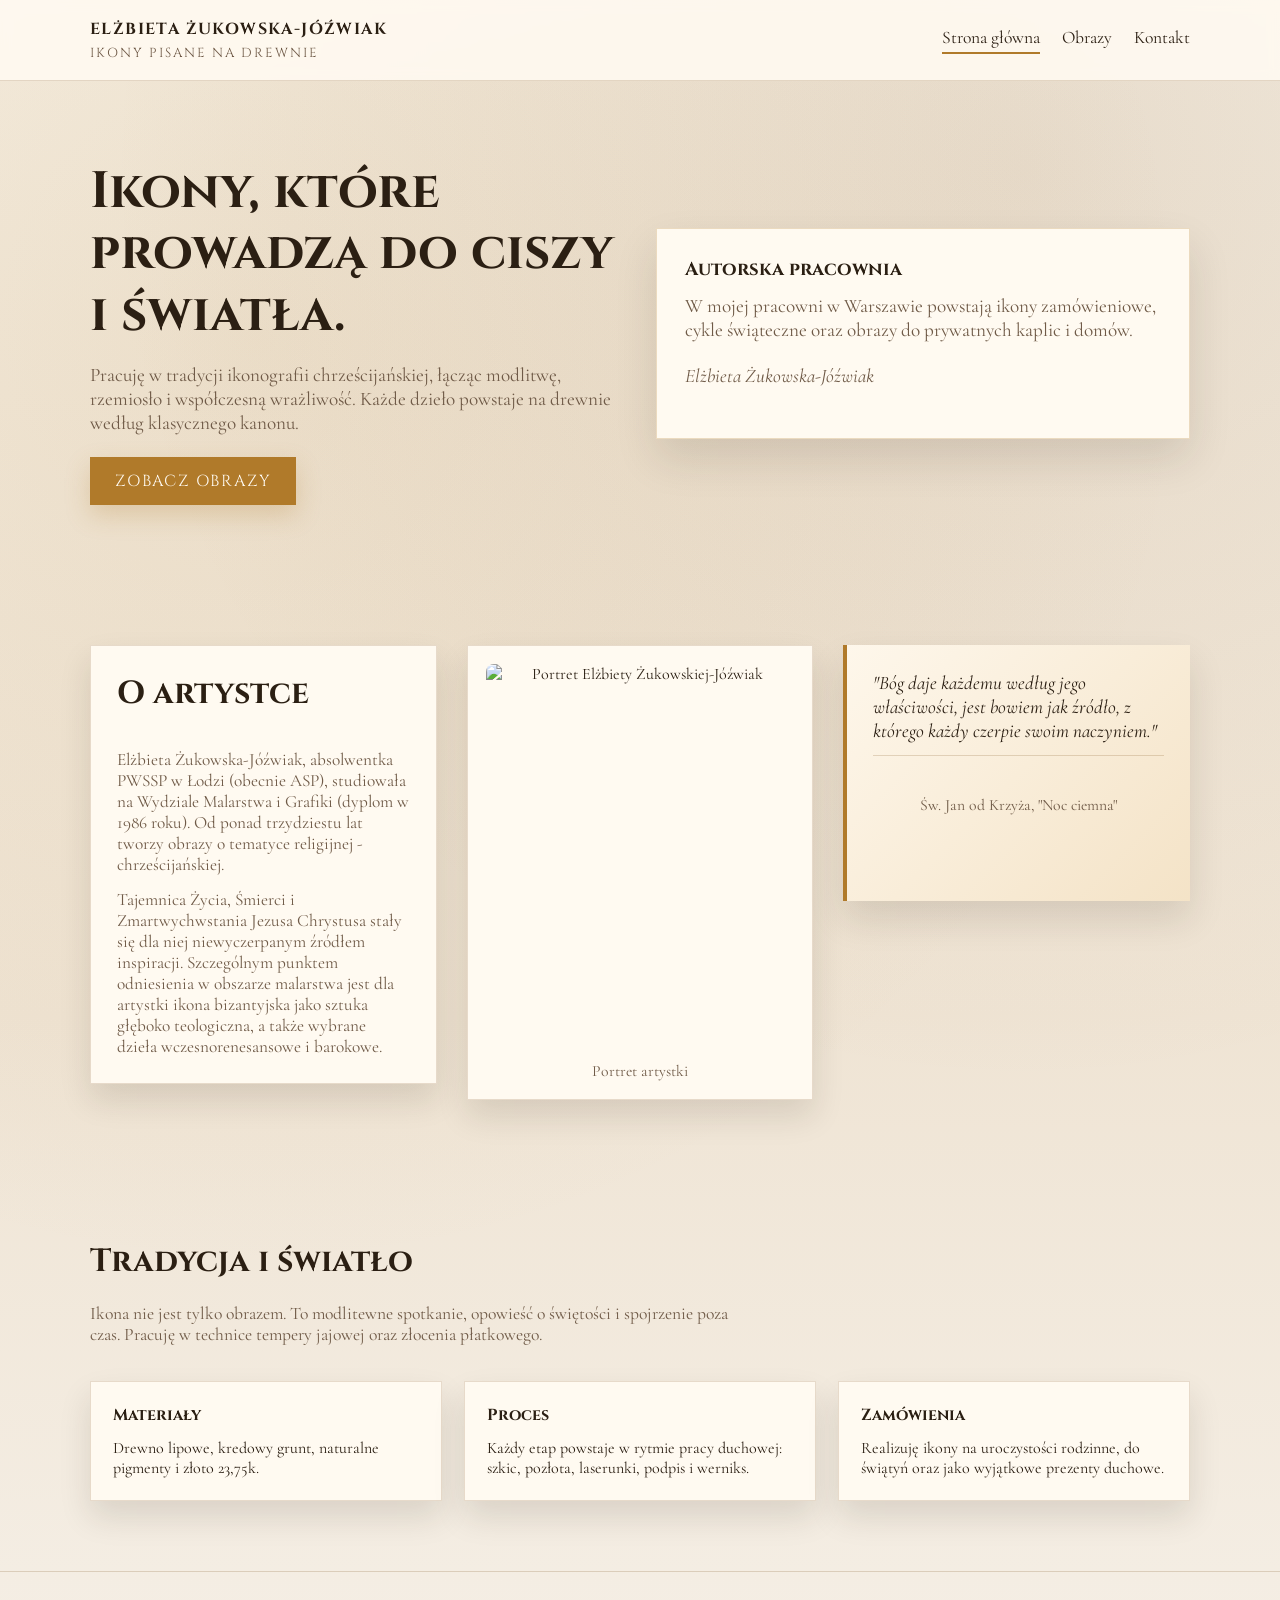
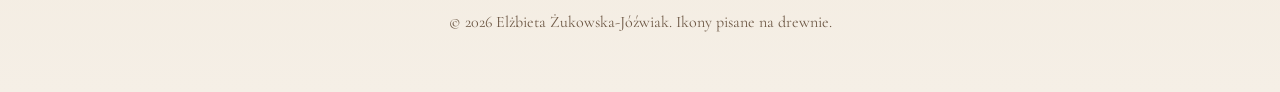
==== index.html @ ac42816e "Template with text" ====
<!doctype html>
<html lang="pl">
  <head>
    <meta charset="UTF-8" />
    <meta name="viewport" content="width=device-width, initial-scale=1.0" />
    <title>Elżbieta Żukowska-Jóźwiak | Ikony</title>
    <link rel="preconnect" href="https://fonts.googleapis.com" />
    <link rel="preconnect" href="https://fonts.gstatic.com" crossorigin />
    <link
      href="https://fonts.googleapis.com/css2?family=Cinzel:wght@400;600&family=Cormorant+Garamond:wght@400;500;600&display=swap"
      rel="stylesheet"
    />
    <link rel="stylesheet" href="styles.css" />
  </head>
  <body data-active="home">
    <header class="topbar">
      <div class="container nav">
        <div class="brand">
          <strong>Elżbieta Żukowska-Jóźwiak</strong>
          <span>Ikony pisane na drewnie</span>
        </div>
        <nav class="nav-links">
          <a href="index.html" data-nav="home">Strona główna</a>
          <a href="obrazy.html" data-nav="gallery">Obrazy</a>
          <a href="kontakt.html" data-nav="contact">Kontakt</a>
        </nav>
      </div>
    </header>

    <main>
      <section class="hero container">
        <div class="fade-in">
          <h1>Ikony, które prowadzą do ciszy i światła.</h1>
          <p>
            Pracuję w tradycji ikonografii chrześcijańskiej, łącząc modlitwę,
            rzemiosło i współczesną wrażliwość. Każde dzieło powstaje na drewnie
            według klasycznego kanonu.
          </p>
          <a class="hero-cta" href="obrazy.html">Zobacz obrazy</a>
        </div>
        <div class="hero-panel fade-in fade-delay-2">
          <h3>Autorska pracownia</h3>
          <p>
            W mojej pracowni w Warszawie powstają ikony zamówieniowe, cykle
            świąteczne oraz obrazy do prywatnych kaplic i domów.
          </p>
          <p class="signature">Elżbieta Żukowska-Jóźwiak</p>
        </div>
      </section>

      <section class="section">
        <div class="container bio-grid">
          <div class="bio-panel fade-in">
            <h2 class="section-title">O artystce</h2>
            <p>
              Elżbieta Żukowska-Jóźwiak, absolwentka PWSSP w Łodzi (obecnie
              ASP), studiowała na Wydziale Malarstwa i Grafiki (dyplom w 1986
              roku). Od ponad trzydziestu lat tworzy obrazy o tematyce
              religijnej - chrześcijańskiej.
            </p>
            <p>
              Tajemnica Życia, Śmierci i Zmartwychwstania Jezusa Chrystusa stały
              się dla niej niewyczerpanym źródłem inspiracji. Szczególnym
              punktem odniesienia w obszarze malarstwa jest dla artystki ikona
              bizantyjska jako sztuka głęboko teologiczna, a także wybrane
              dzieła wczesnorenesansowe i barokowe.
            </p>
          </div>
          <figure class="portrait-panel fade-in fade-delay-1">
            <img
              src="images/portret-elzbieta-zukowska-jozwiak.jpg"
              alt="Portret Elżbiety Żukowskiej-Jóźwiak"
            />
            <figcaption>Portret artystki</figcaption>
          </figure>
          <blockquote class="quote-panel fade-in fade-delay-2">
            <p>
              "Bóg daje każdemu według jego właściwości, jest bowiem jak źródło,
              z którego każdy czerpie swoim naczyniem."
            </p>
            <footer>Św. Jan od Krzyża, "Noc ciemna"</footer>
          </blockquote>
        </div>
      </section>

      <section class="section">
        <div class="container">
          <h2 class="section-title fade-in">Tradycja i światło</h2>
          <p class="section-subtitle fade-in fade-delay-1">
            Ikona nie jest tylko obrazem. To modlitewne spotkanie, opowieść o
            świętości i spojrzenie poza czas. Pracuję w technice tempery jajowej
            oraz złocenia płatkowego.
          </p>
          <div class="card-grid">
            <article class="card fade-in fade-delay-1">
              <h4>Materiały</h4>
              <p>
                Drewno lipowe, kredowy grunt, naturalne pigmenty i złoto 23,75k.
              </p>
            </article>
            <article class="card fade-in fade-delay-2">
              <h4>Proces</h4>
              <p>
                Każdy etap powstaje w rytmie pracy duchowej: szkic, pozłota,
                laserunki, podpis i werniks.
              </p>
            </article>
            <article class="card fade-in fade-delay-3">
              <h4>Zamówienia</h4>
              <p>
                Realizuję ikony na uroczystości rodzinne, do świątyń oraz jako
                wyjątkowe prezenty duchowe.
              </p>
            </article>
          </div>
        </div>
      </section>
    </main>

    <footer>
      <div class="container">
        <p>© 2026 Elżbieta Żukowska-Jóźwiak. Ikony pisane na drewnie.</p>
      </div>
    </footer>

    <script src="script.js"></script>
  </body>
</html>
---- styles.css ----
:root {
  --bg: #f6f1e7;
  --ink: #2b1f13;
  --accent: #b07a2a;
  --accent-dark: #7b4a18;
  --muted: #6f5a47;
  --panel: #fffaf1;
  --shadow: rgba(43, 31, 19, 0.12);
}

* {
  box-sizing: border-box;
  margin: 0;
  padding: 0;
}

body {
  font-family: "Cormorant Garamond", "Times New Roman", serif;
  color: var(--ink);
  background:
    radial-gradient(
      circle at 20% 20%,
      rgba(176, 122, 42, 0.12),
      transparent 55%
    ),
    radial-gradient(
      circle at 80% 10%,
      rgba(123, 74, 24, 0.12),
      transparent 50%
    ),
    linear-gradient(180deg, #f7f1e6 0%, #efe4d4 60%, #f5efe6 100%);
  min-height: 100vh;
}

img {
  max-width: 100%;
  display: block;
}

a {
  color: inherit;
  text-decoration: none;
}

.container {
  width: min(1100px, 92vw);
  margin: 0 auto;
}

.topbar {
  border-bottom: 1px solid rgba(123, 74, 24, 0.2);
  background: rgba(255, 250, 241, 0.9);
  backdrop-filter: blur(6px);
  position: sticky;
  top: 0;
  z-index: 10;
}

.nav {
  display: flex;
  align-items: center;
  justify-content: space-between;
  padding: 18px 0;
  gap: 16px;
  flex-wrap: wrap;
}

.brand {
  display: flex;
  flex-direction: column;
  gap: 4px;
  letter-spacing: 1.4px;
  text-transform: uppercase;
  font-family: "Cinzel", "Times New Roman", serif;
}

.brand span {
  font-size: 0.82rem;
  letter-spacing: 2px;
  color: var(--muted);
}

.nav-links {
  display: flex;
  gap: 22px;
  font-size: 1.1rem;
}

.nav-links a {
  position: relative;
  padding-bottom: 6px;
}

.nav-links a::after {
  content: "";
  position: absolute;
  left: 0;
  bottom: 0;
  width: 0;
  height: 2px;
  background: var(--accent);
  transition: width 0.25s ease;
}

.nav-links a:hover::after,
.nav-links a.active::after {
  width: 100%;
}

.hero {
  padding: 80px 0 70px;
  display: grid;
  grid-template-columns: repeat(auto-fit, minmax(260px, 1fr));
  gap: 32px;
  align-items: center;
}

.hero h1 {
  font-family: "Cinzel", "Times New Roman", serif;
  font-size: clamp(2.3rem, 4vw, 3.4rem);
  line-height: 1.2;
  margin-bottom: 18px;
}

.hero p {
  font-size: 1.2rem;
  color: var(--muted);
  margin-bottom: 22px;
}

.hero-cta {
  display: inline-flex;
  align-items: center;
  gap: 10px;
  padding: 12px 24px;
  border: 1px solid var(--accent);
  background: var(--accent);
  color: #fffaf1;
  font-family: "Cinzel", "Times New Roman", serif;
  text-transform: uppercase;
  letter-spacing: 1.8px;
  transition:
    transform 0.2s ease,
    box-shadow 0.2s ease;
  box-shadow: 0 10px 24px rgba(176, 122, 42, 0.25);
}

.hero-cta:hover {
  transform: translateY(-2px);
}

.hero-panel {
  background: var(--panel);
  padding: 28px;
  border: 1px solid rgba(176, 122, 42, 0.25);
  box-shadow: 0 20px 40px var(--shadow);
}

.hero-panel h3 {
  font-family: "Cinzel", "Times New Roman", serif;
  margin-bottom: 12px;
}

.section {
  padding: 70px 0;
}

.section-title {
  font-family: "Cinzel", "Times New Roman", serif;
  font-size: 2rem;
  margin-bottom: 20px;
}

.section-subtitle {
  color: var(--muted);
  font-size: 1.1rem;
  max-width: 640px;
}

.bio-grid {
  display: grid;
  grid-template-columns: repeat(auto-fit, minmax(260px, 1fr));
  gap: 30px;
  align-items: start;
}

.bio-panel {
  background: var(--panel);
  padding: 26px;
  border: 1px solid rgba(123, 74, 24, 0.18);
  box-shadow: 0 16px 30px var(--shadow);
  display: grid;
  gap: 14px;
}

.bio-panel p {
  font-size: 1.08rem;
  color: var(--muted);
}

.portrait-panel {
  background: var(--panel);
  padding: 18px;
  border: 1px solid rgba(123, 74, 24, 0.18);
  box-shadow: 0 16px 30px var(--shadow);
  display: grid;
  gap: 12px;
  text-align: center;
}

.portrait-panel img {
  border-radius: 8px;
  aspect-ratio: 4 / 5;
  object-fit: cover;
}

.portrait-panel figcaption {
  color: var(--muted);
  font-size: 0.98rem;
}

.quote-panel {
  background: linear-gradient(135deg, #fef7eb 0%, #f4e3c7 100%);
  padding: 26px;
  border-left: 4px solid var(--accent);
  box-shadow: 0 18px 34px var(--shadow);
  font-style: italic;
  display: grid;
  gap: 12px;
}

.quote-panel p {
  font-size: 1.2rem;
  color: var(--ink);
}

.quote-panel footer {
  font-style: normal;
  color: var(--muted);
  font-size: 0.98rem;
}

.card-grid {
  display: grid;
  grid-template-columns: repeat(auto-fit, minmax(240px, 1fr));
  gap: 22px;
  margin-top: 36px;
}

.card {
  background: var(--panel);
  padding: 22px;
  border: 1px solid rgba(123, 74, 24, 0.18);
  box-shadow: 0 16px 30px var(--shadow);
  transition: transform 0.25s ease;
}

.card:hover {
  transform: translateY(-4px);
}

.card h4 {
  font-family: "Cinzel", "Times New Roman", serif;
  margin-bottom: 12px;
}

.signature {
  font-style: italic;
  color: var(--muted);
}

.gallery-grid {
  display: grid;
  grid-template-columns: repeat(auto-fit, minmax(220px, 1fr));
  gap: 22px;
  margin-top: 40px;
}

.gallery-item {
  background: var(--panel);
  border: 1px solid rgba(123, 74, 24, 0.18);
  box-shadow: 0 16px 30px var(--shadow);
  overflow: hidden;
  display: flex;
  flex-direction: column;
}

.gallery-item img {
  aspect-ratio: 4 / 5;
  object-fit: cover;
}

.gallery-item .caption {
  padding: 14px 16px 20px;
  font-size: 1rem;
  color: var(--muted);
}

.contact-grid {
  display: grid;
  grid-template-columns: repeat(auto-fit, minmax(260px, 1fr));
  gap: 30px;
  margin-top: 30px;
}

.contact-card {
  background: var(--panel);
  padding: 24px;
  border: 1px solid rgba(123, 74, 24, 0.18);
  box-shadow: 0 16px 30px var(--shadow);
}

form {
  display: grid;
  gap: 14px;
}

label {
  font-size: 1rem;
}

input,
textarea {
  width: 100%;
  padding: 12px 14px;
  border: 1px solid rgba(123, 74, 24, 0.3);
  background: #fff;
  font-family: inherit;
  font-size: 1rem;
}

button {
  border: none;
  background: var(--accent-dark);
  color: #fffaf1;
  padding: 12px 18px;
  font-family: "Cinzel", "Times New Roman", serif;
  text-transform: uppercase;
  letter-spacing: 1.6px;
  cursor: pointer;
}

footer {
  padding: 40px 0 60px;
  border-top: 1px solid rgba(123, 74, 24, 0.2);
  text-align: center;
  color: var(--muted);
}

.fade-in {
  opacity: 0;
  transform: translateY(10px);
  animation: fadeIn 0.8s ease forwards;
}

.fade-delay-1 {
  animation-delay: 0.1s;
}
.fade-delay-2 {
  animation-delay: 0.25s;
}
.fade-delay-3 {
  animation-delay: 0.4s;
}

@keyframes fadeIn {
  to {
    opacity: 1;
    transform: translateY(0);
  }
}

@media (max-width: 700px) {
  .nav-links {
    width: 100%;
    justify-content: center;
    flex-wrap: wrap;
  }

  .hero {
    padding-top: 50px;
  }
}
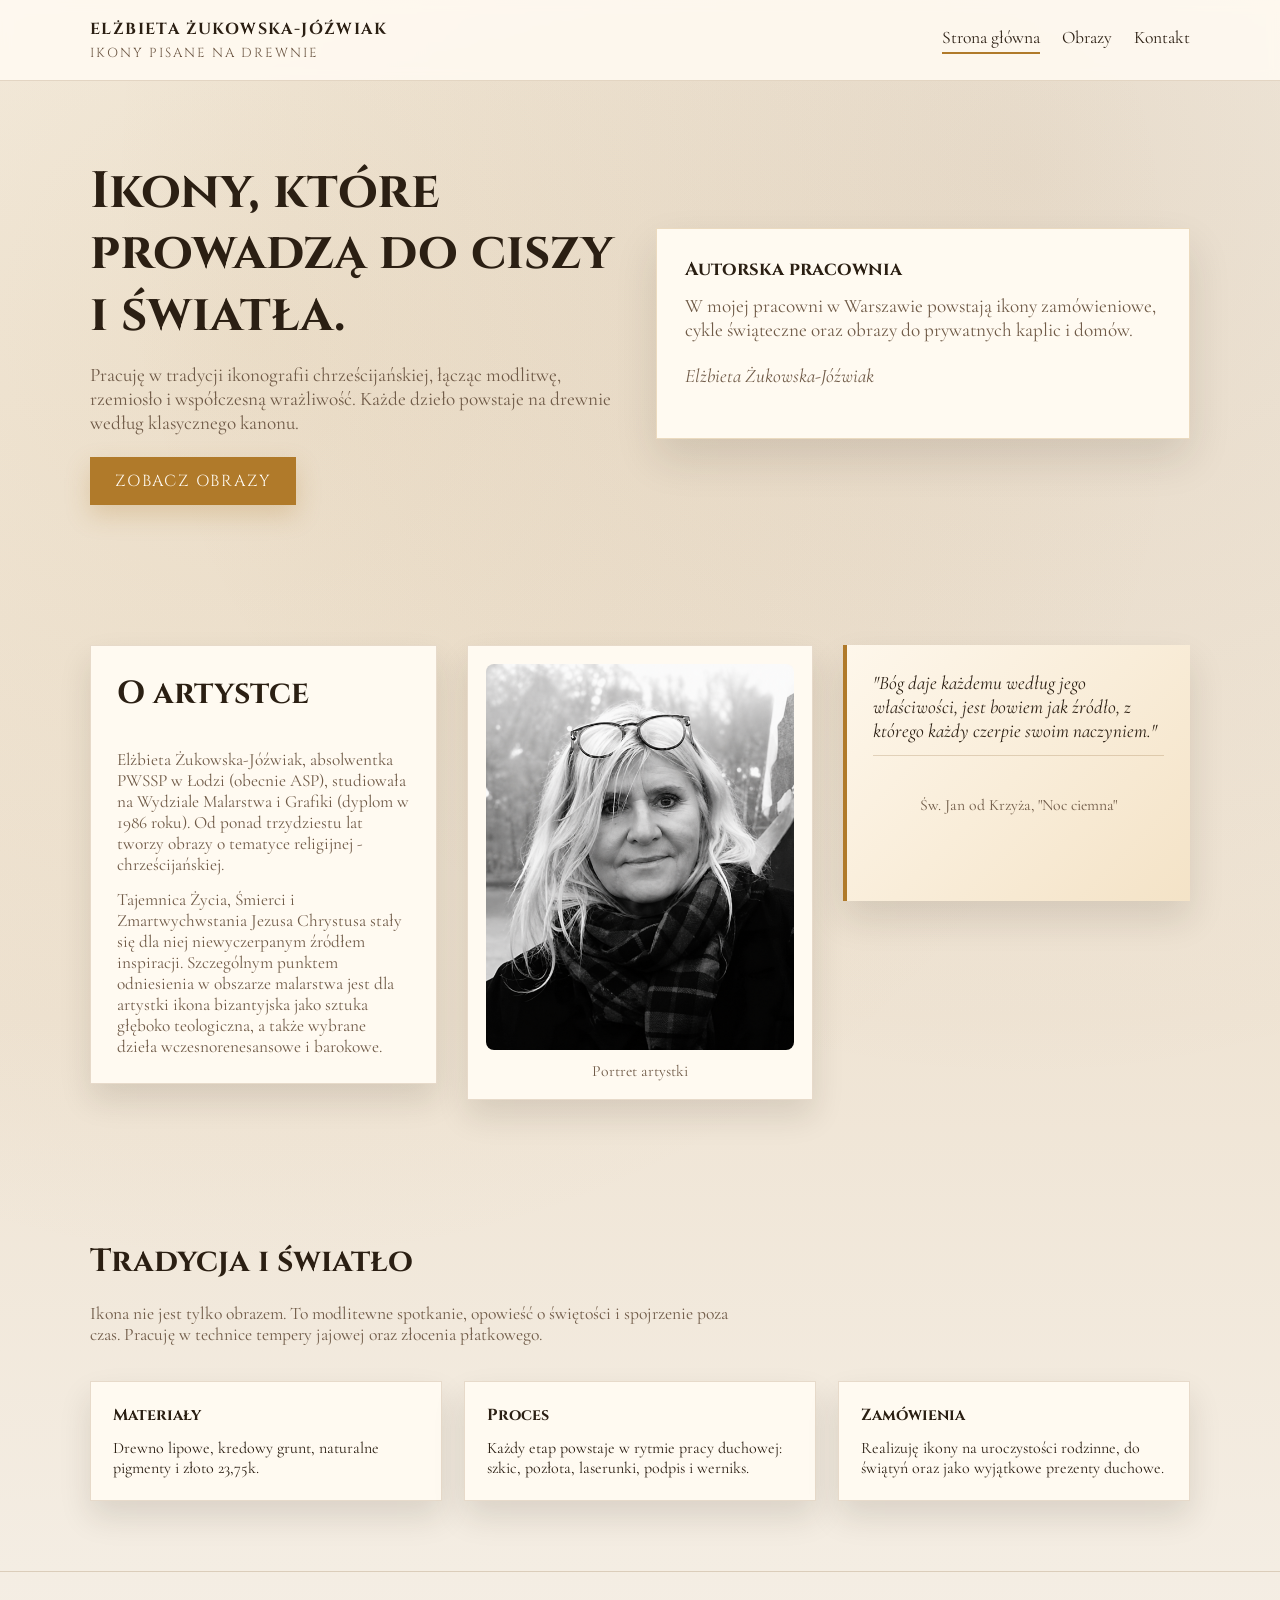
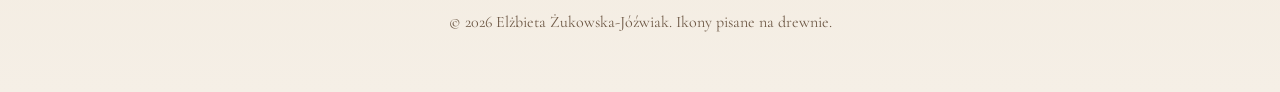
==== commit 2c56d370: "Image fix" ====
--- a/index.html
+++ b/index.html
@@ -68,7 +68,7 @@
           </div>
           <figure class="portrait-panel fade-in fade-delay-1">
             <img
-              src="images/portret-elzbieta-zukowska-jozwiak.jpg"
+              src="images/portret-elzbieta-zukowska-jozwiak.png"
               alt="Portret Elżbiety Żukowskiej-Jóźwiak"
             />
             <figcaption>Portret artystki</figcaption>
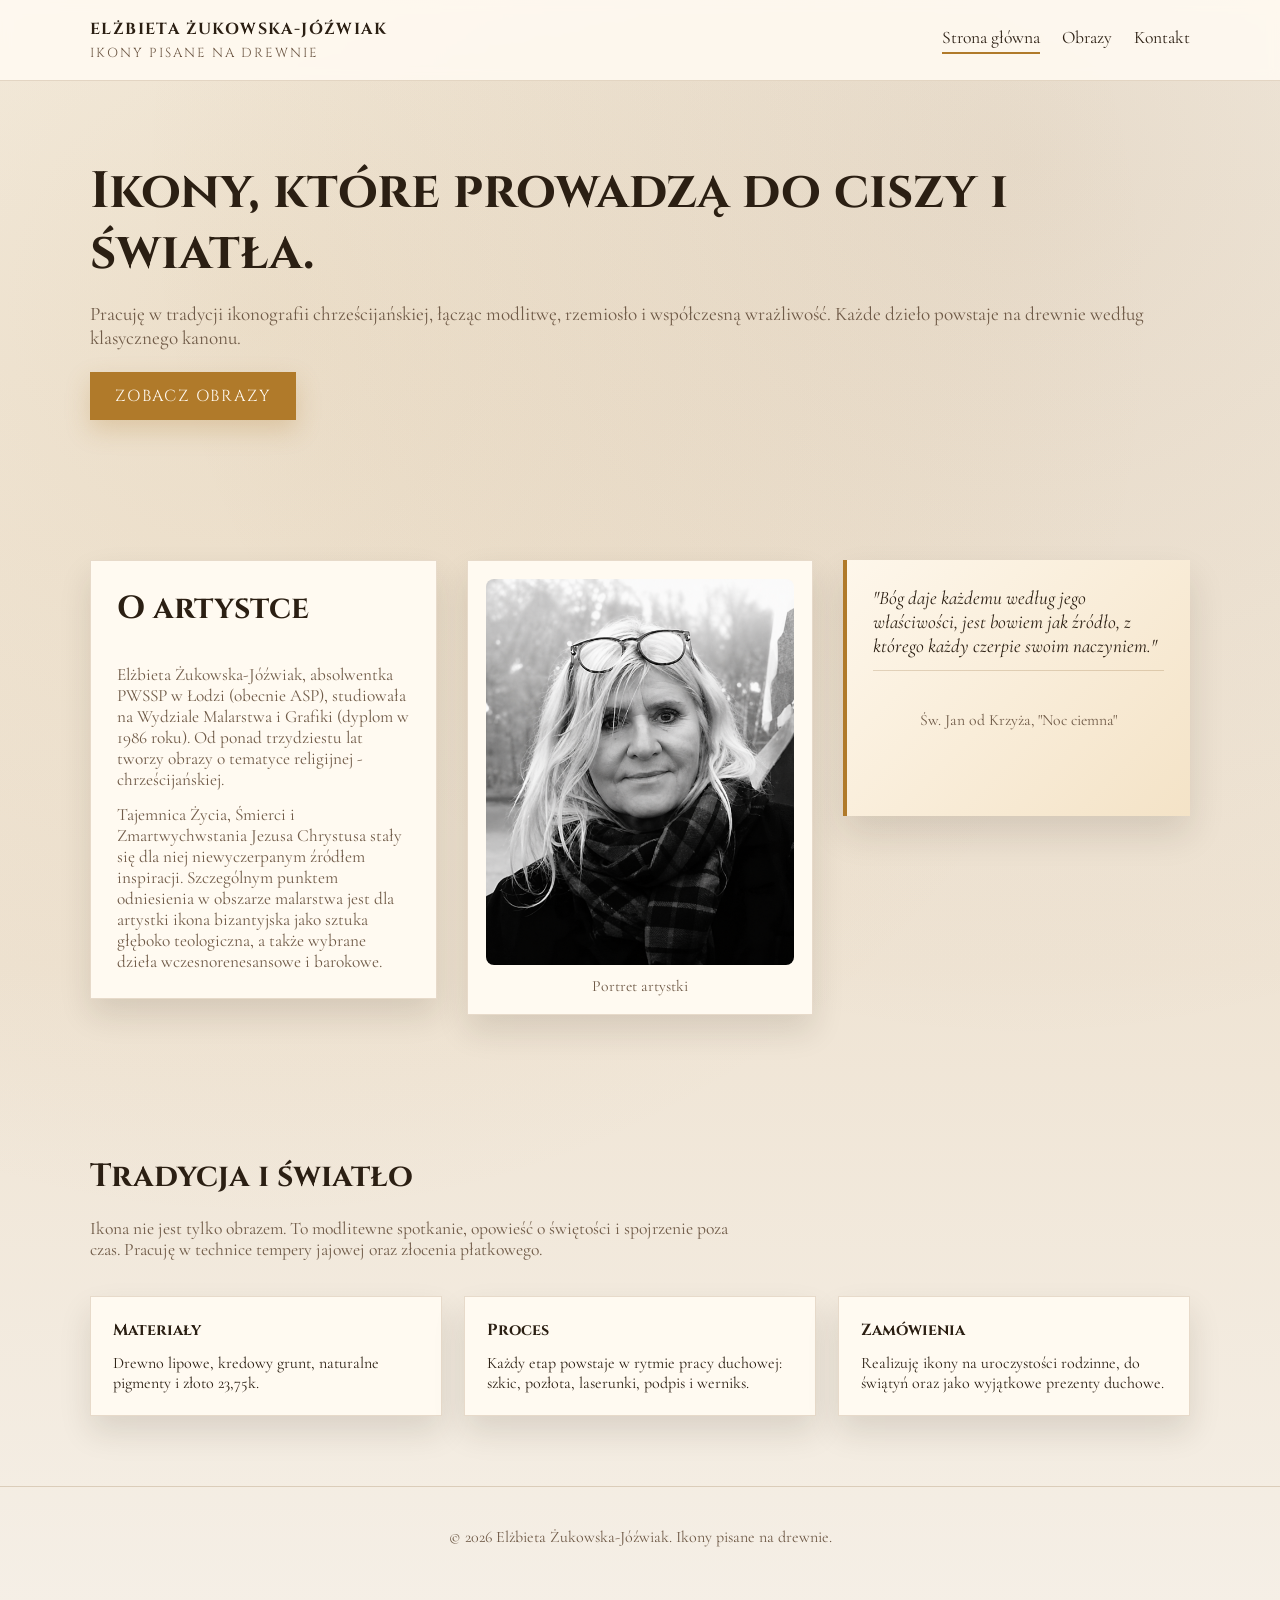
==== commit 03b79765: "Text fixes" ====
--- a/index.html
+++ b/index.html
@@ -37,14 +37,6 @@
             według klasycznego kanonu.
           </p>
           <a class="hero-cta" href="obrazy.html">Zobacz obrazy</a>
-        </div>
-        <div class="hero-panel fade-in fade-delay-2">
-          <h3>Autorska pracownia</h3>
-          <p>
-            W mojej pracowni w Warszawie powstają ikony zamówieniowe, cykle
-            świąteczne oraz obrazy do prywatnych kaplic i domów.
-          </p>
-          <p class="signature">Elżbieta Żukowska-Jóźwiak</p>
         </div>
       </section>
 
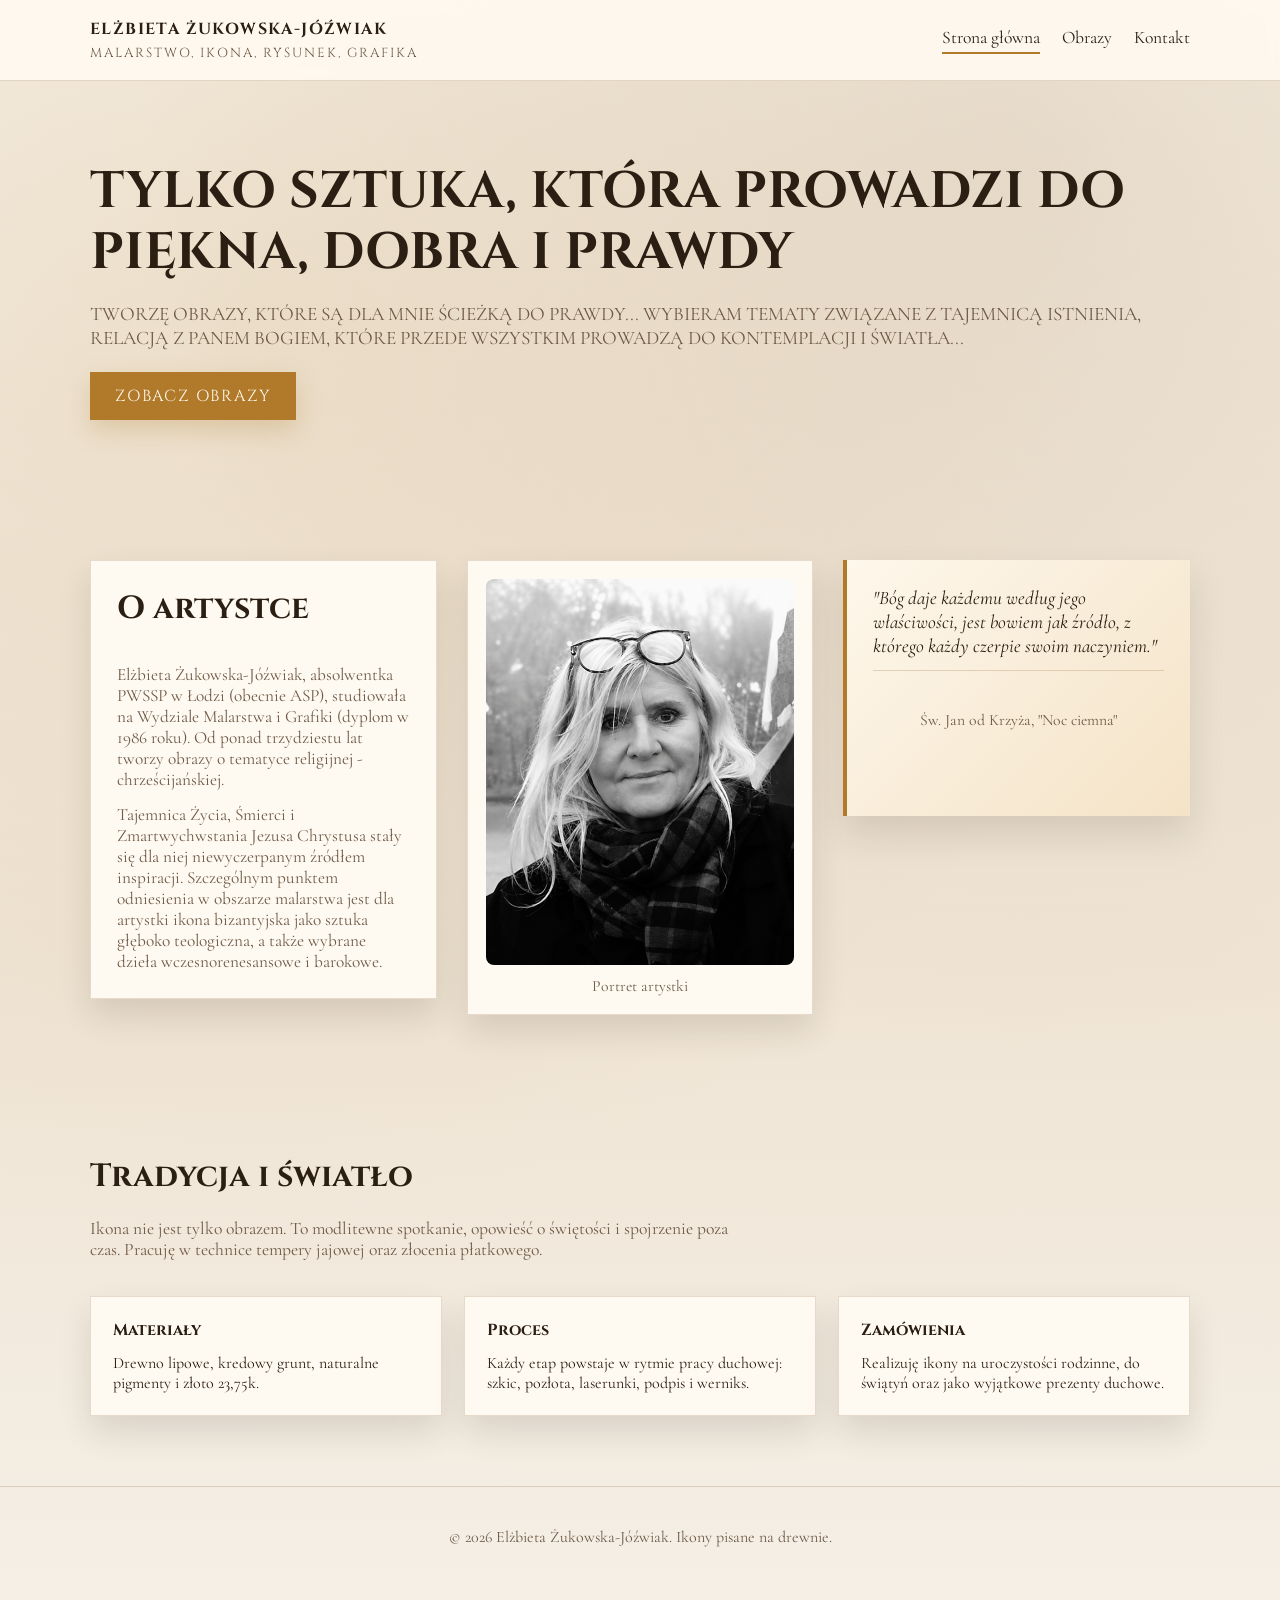
==== commit 232a8611: "Update footer content and dynamic year display across HTML files" ====
--- a/index.html
+++ b/index.html
@@ -3,7 +3,7 @@
   <head>
     <meta charset="UTF-8" />
     <meta name="viewport" content="width=device-width, initial-scale=1.0" />
-    <title>Elżbieta Żukowska-Jóźwiak | Ikony</title>
+    <title>Elżbieta Żukowska-Jóźwiak</title>
     <link rel="preconnect" href="https://fonts.googleapis.com" />
     <link rel="preconnect" href="https://fonts.gstatic.com" crossorigin />
     <link
@@ -17,7 +17,7 @@
       <div class="container nav">
         <div class="brand">
           <strong>Elżbieta Żukowska-Jóźwiak</strong>
-          <span>Ikony pisane na drewnie</span>
+          <span>MALARSTWO, IKONA, RYSUNEK, GRAFIKA</span>
         </div>
         <nav class="nav-links">
           <a href="index.html" data-nav="home">Strona główna</a>
@@ -30,11 +30,11 @@
     <main>
       <section class="hero container">
         <div class="fade-in">
-          <h1>Ikony, które prowadzą do ciszy i światła.</h1>
+          <h1>TYLKO SZTUKA, KTÓRA PROWADZI DO PIĘKNA, DOBRA I PRAWDY</h1>
           <p>
-            Pracuję w tradycji ikonografii chrześcijańskiej, łącząc modlitwę,
-            rzemiosło i współczesną wrażliwość. Każde dzieło powstaje na drewnie
-            według klasycznego kanonu.
+            TWORZĘ OBRAZY, KTÓRE SĄ DLA MNIE ŚCIEŻKĄ DO PRAWDY... WYBIERAM
+            TEMATY ZWIĄZANE Z TAJEMNICĄ ISTNIENIA, RELACJĄ Z PANEM BOGIEM, KTÓRE
+            PRZEDE WSZYSTKIM PROWADZĄ DO KONTEMPLACJI I ŚWIATŁA...
           </p>
           <a class="hero-cta" href="obrazy.html">Zobacz obrazy</a>
         </div>
@@ -111,7 +111,10 @@
 
     <footer>
       <div class="container">
-        <p>© 2026 Elżbieta Żukowska-Jóźwiak. Ikony pisane na drewnie.</p>
+        <p>
+          © <span data-current-year></span> Elżbieta Żukowska-Jóźwiak. Ikony
+          pisane na drewnie.
+        </p>
       </div>
     </footer>
 
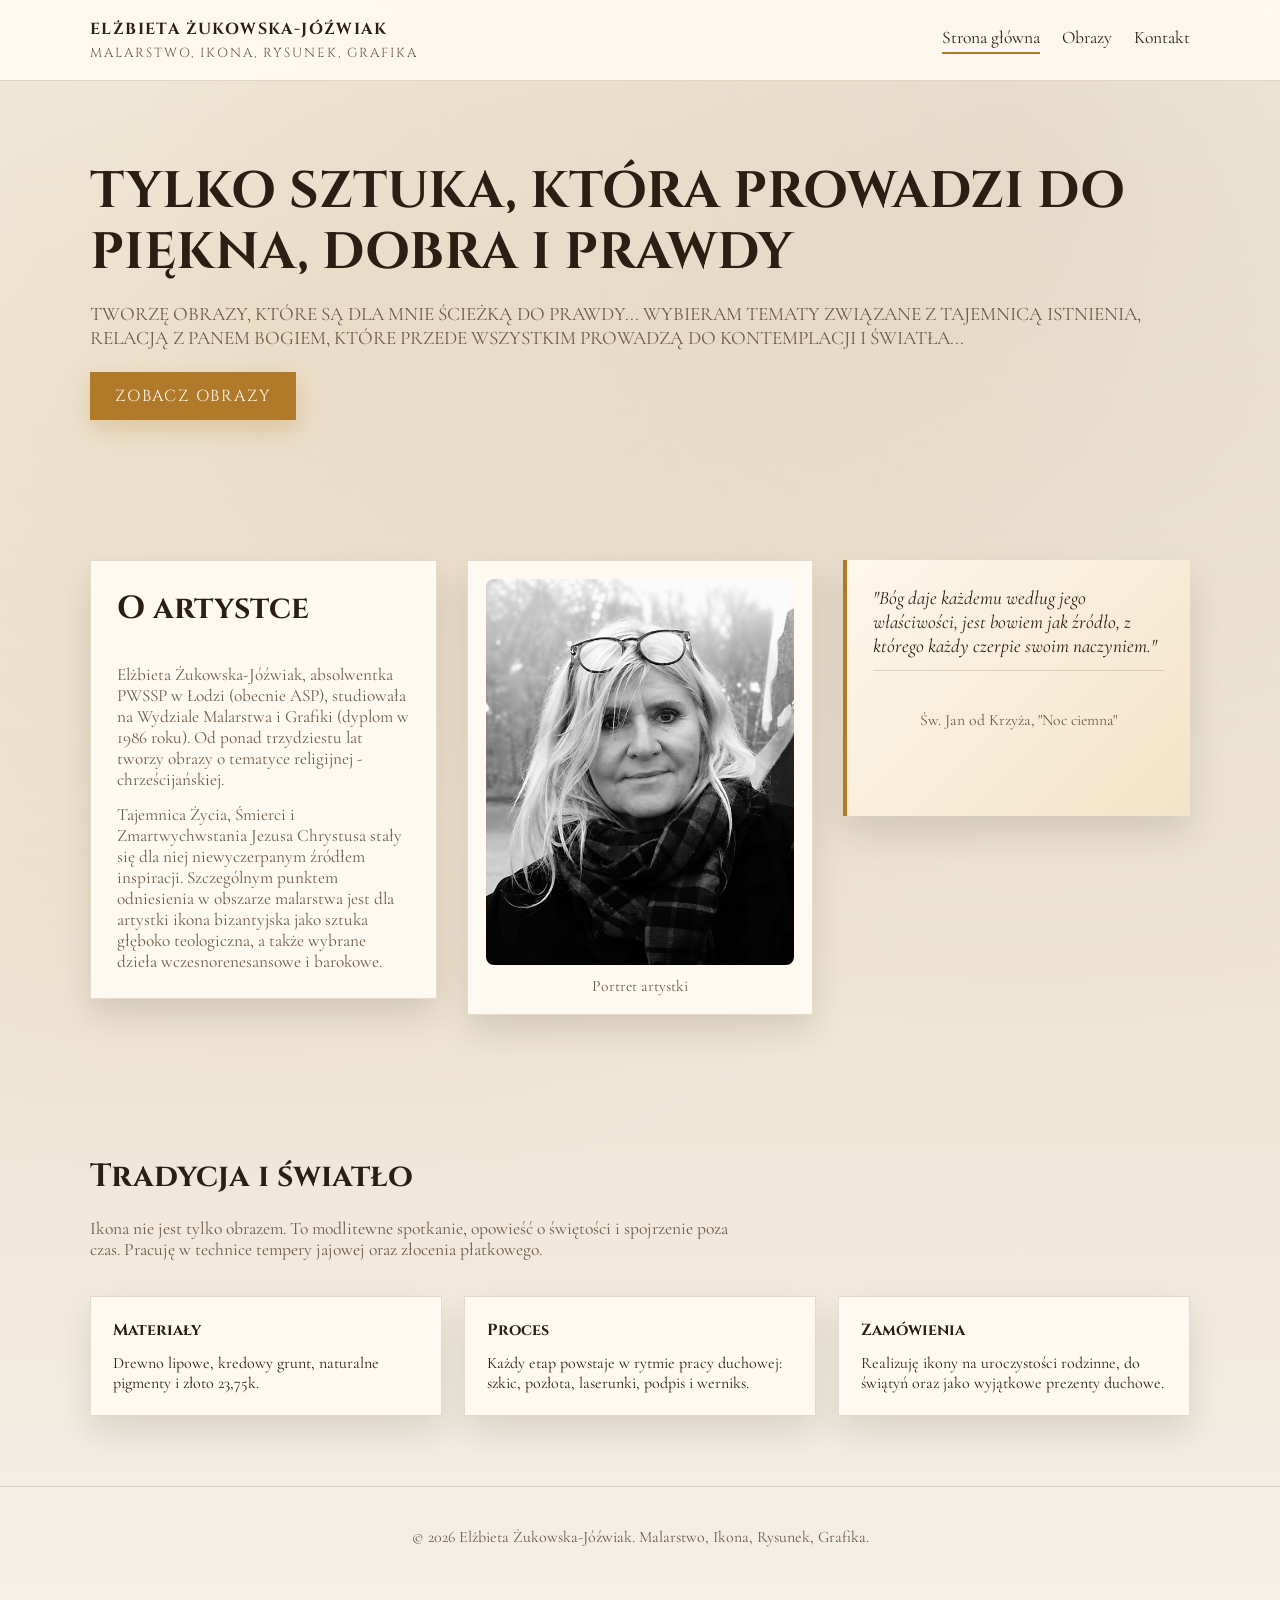
==== commit e3211926: "Add new paintings, enhance gallery layout." ====
--- a/index.html
+++ b/index.html
@@ -17,7 +17,7 @@
       <div class="container nav">
         <div class="brand">
           <strong>Elżbieta Żukowska-Jóźwiak</strong>
-          <span>MALARSTWO, IKONA, RYSUNEK, GRAFIKA</span>
+          <span>Malarstwo, Ikona, Rysunek, Grafika</span>
         </div>
         <nav class="nav-links">
           <a href="index.html" data-nav="home">Strona główna</a>
@@ -112,8 +112,8 @@
     <footer>
       <div class="container">
         <p>
-          © <span data-current-year></span> Elżbieta Żukowska-Jóźwiak. Ikony
-          pisane na drewnie.
+          © <span data-current-year></span> Elżbieta Żukowska-Jóźwiak.
+          Malarstwo, Ikona, Rysunek, Grafika.
         </p>
       </div>
     </footer>
--- a/styles.css
+++ b/styles.css
@@ -177,6 +177,23 @@
   max-width: 640px;
 }
 
+.gallery-section {
+  margin-top: 40px;
+  display: grid;
+  gap: 18px;
+}
+
+.gallery-title {
+  font-family: "Cinzel", "Times New Roman", serif;
+  font-size: 1.5rem;
+}
+
+.gallery-subtitle {
+  font-family: "Cinzel", "Times New Roman", serif;
+  font-size: 1.15rem;
+  color: var(--muted);
+}
+
 .bio-grid {
   display: grid;
   grid-template-columns: repeat(auto-fit, minmax(260px, 1fr));
@@ -288,12 +305,117 @@
 .gallery-item img {
   aspect-ratio: 4 / 5;
   object-fit: cover;
+  cursor: zoom-in;
 }
 
 .gallery-item .caption {
   padding: 14px 16px 20px;
   font-size: 1rem;
   color: var(--muted);
+}
+
+.lightbox {
+  position: fixed;
+  inset: 0;
+  background: rgba(20, 14, 8, 0.82);
+  display: flex;
+  align-items: center;
+  justify-content: center;
+  padding: 30px;
+  opacity: 0;
+  pointer-events: none;
+  transition: opacity 0.2s ease;
+  z-index: 20;
+}
+
+.lightbox.is-open {
+  opacity: 1;
+  pointer-events: auto;
+}
+
+.lightbox-content {
+  position: relative;
+  max-width: min(1100px, 92vw);
+  width: 100%;
+  max-height: 90vh;
+  display: grid;
+  gap: 12px;
+  place-items: center;
+  padding: 0 64px;
+  box-sizing: border-box;
+}
+
+.lightbox img {
+  max-width: 100%;
+  max-height: 78vh;
+  width: auto;
+  height: auto;
+  box-shadow: 0 30px 60px rgba(0, 0, 0, 0.4);
+  border-radius: 6px;
+}
+
+.lightbox-caption {
+  color: #f6efe5;
+  font-size: 1.05rem;
+  text-align: center;
+}
+
+.lightbox-close {
+  position: absolute;
+  top: -16px;
+  right: -16px;
+  width: 38px;
+  height: 38px;
+  border-radius: 999px;
+  border: none;
+  background: rgba(255, 250, 241, 0.95);
+  color: var(--ink);
+  font-size: 1.3rem;
+  line-height: 1;
+  padding: 0;
+  display: inline-flex;
+  align-items: center;
+  justify-content: center;
+  cursor: pointer;
+  box-shadow: 0 10px 20px rgba(0, 0, 0, 0.25);
+}
+
+.lightbox-nav {
+  position: absolute;
+  top: 50%;
+  width: 44px;
+  height: 44px;
+  border-radius: 999px;
+  border: none;
+  background: rgba(255, 250, 241, 0.95);
+  color: var(--ink);
+  font-size: 1.2rem;
+  line-height: 1;
+  padding: 0;
+  display: inline-flex;
+  align-items: center;
+  justify-content: center;
+  cursor: pointer;
+  transform: translateY(-50%);
+  box-shadow: 0 10px 20px rgba(0, 0, 0, 0.25);
+}
+
+.lightbox-prev {
+  left: 8px;
+}
+
+.lightbox-next {
+  right: 8px;
+}
+
+.lightbox-nav:focus-visible,
+.lightbox-close:focus-visible {
+  outline: 2px solid #fffaf1;
+  outline-offset: 2px;
+}
+
+.no-scroll {
+  overflow: hidden;
 }
 
 .contact-grid {
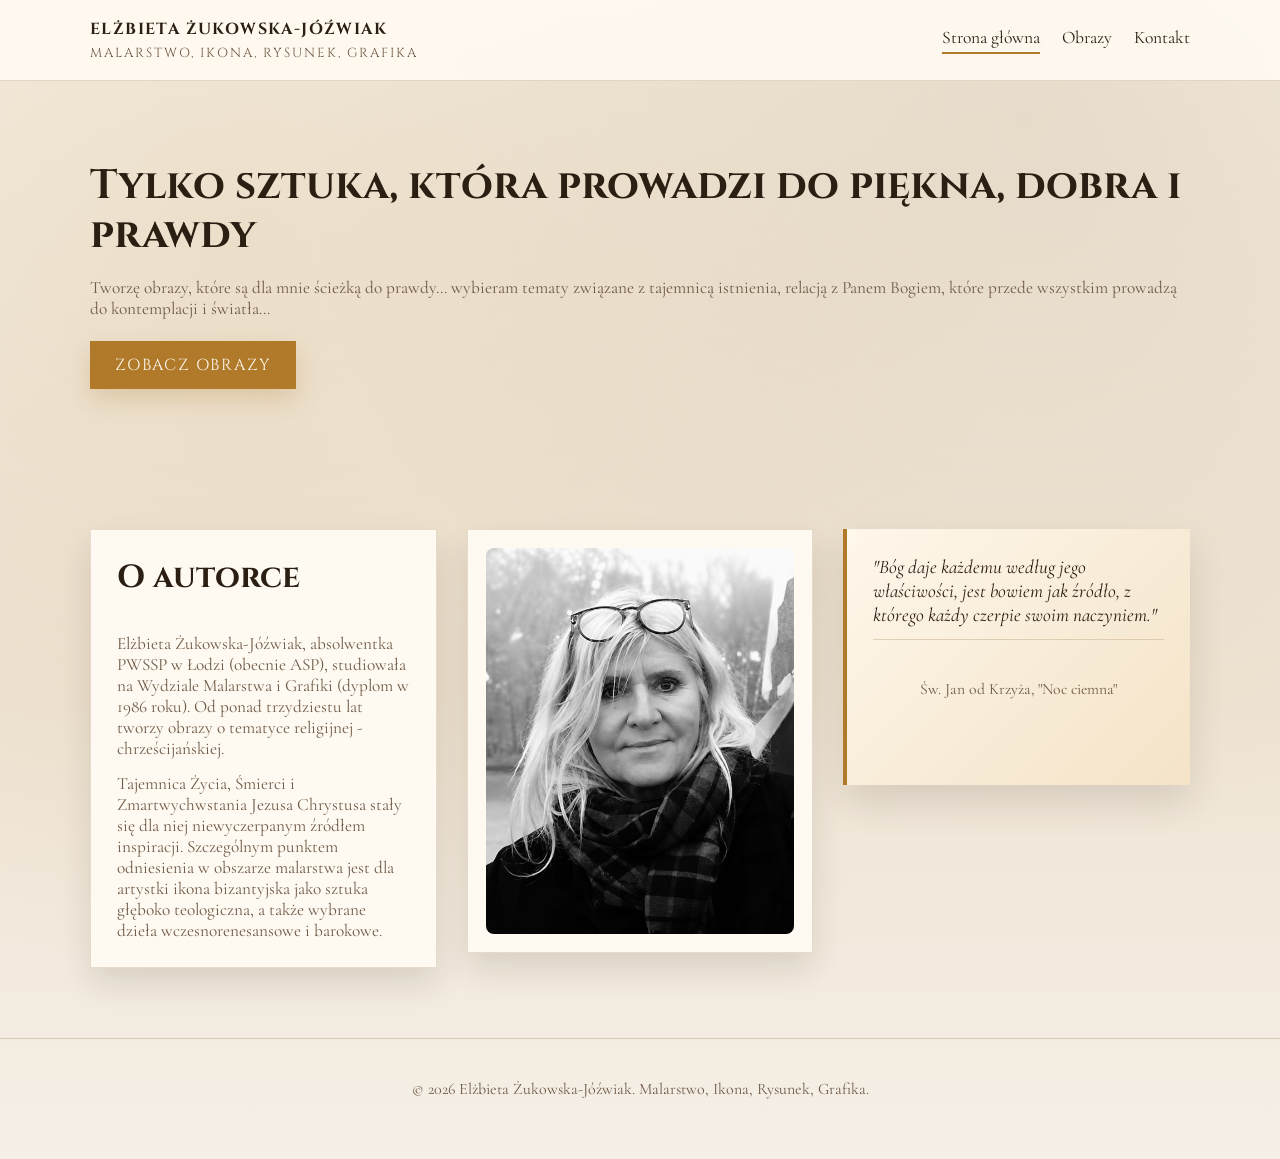
==== commit d72f0b5f: "Fix 2" ====
--- a/index.html
+++ b/index.html
@@ -30,11 +30,11 @@
     <main>
       <section class="hero container">
         <div class="fade-in">
-          <h1>TYLKO SZTUKA, KTÓRA PROWADZI DO PIĘKNA, DOBRA I PRAWDY</h1>
+          <h1>Tylko sztuka, która prowadzi do piękna, dobra i prawdy</h1>
           <p>
-            TWORZĘ OBRAZY, KTÓRE SĄ DLA MNIE ŚCIEŻKĄ DO PRAWDY... WYBIERAM
-            TEMATY ZWIĄZANE Z TAJEMNICĄ ISTNIENIA, RELACJĄ Z PANEM BOGIEM, KTÓRE
-            PRZEDE WSZYSTKIM PROWADZĄ DO KONTEMPLACJI I ŚWIATŁA...
+            Tworzę obrazy, które są dla mnie ścieżką do prawdy... wybieram
+            tematy związane z tajemnicą istnienia, relacją z Panem Bogiem, które
+            przede wszystkim prowadzą do kontemplacji i światła...
           </p>
           <a class="hero-cta" href="obrazy.html">Zobacz obrazy</a>
         </div>
@@ -43,7 +43,7 @@
       <section class="section">
         <div class="container bio-grid">
           <div class="bio-panel fade-in">
-            <h2 class="section-title">O artystce</h2>
+            <h2 class="section-title">O autorce</h2>
             <p>
               Elżbieta Żukowska-Jóźwiak, absolwentka PWSSP w Łodzi (obecnie
               ASP), studiowała na Wydziale Malarstwa i Grafiki (dyplom w 1986
@@ -63,7 +63,6 @@
               src="images/portret-elzbieta-zukowska-jozwiak.png"
               alt="Portret Elżbiety Żukowskiej-Jóźwiak"
             />
-            <figcaption>Portret artystki</figcaption>
           </figure>
           <blockquote class="quote-panel fade-in fade-delay-2">
             <p>
@@ -72,39 +71,6 @@
             </p>
             <footer>Św. Jan od Krzyża, "Noc ciemna"</footer>
           </blockquote>
-        </div>
-      </section>
-
-      <section class="section">
-        <div class="container">
-          <h2 class="section-title fade-in">Tradycja i światło</h2>
-          <p class="section-subtitle fade-in fade-delay-1">
-            Ikona nie jest tylko obrazem. To modlitewne spotkanie, opowieść o
-            świętości i spojrzenie poza czas. Pracuję w technice tempery jajowej
-            oraz złocenia płatkowego.
-          </p>
-          <div class="card-grid">
-            <article class="card fade-in fade-delay-1">
-              <h4>Materiały</h4>
-              <p>
-                Drewno lipowe, kredowy grunt, naturalne pigmenty i złoto 23,75k.
-              </p>
-            </article>
-            <article class="card fade-in fade-delay-2">
-              <h4>Proces</h4>
-              <p>
-                Każdy etap powstaje w rytmie pracy duchowej: szkic, pozłota,
-                laserunki, podpis i werniks.
-              </p>
-            </article>
-            <article class="card fade-in fade-delay-3">
-              <h4>Zamówienia</h4>
-              <p>
-                Realizuję ikony na uroczystości rodzinne, do świątyń oraz jako
-                wyjątkowe prezenty duchowe.
-              </p>
-            </article>
-          </div>
         </div>
       </section>
     </main>
--- a/styles.css
+++ b/styles.css
@@ -117,13 +117,13 @@
 
 .hero h1 {
   font-family: "Cinzel", "Times New Roman", serif;
-  font-size: clamp(2.3rem, 4vw, 3.4rem);
+  font-size: clamp(1.9rem, 3.2vw, 2.8rem);
   line-height: 1.2;
   margin-bottom: 18px;
 }
 
 .hero p {
-  font-size: 1.2rem;
+  font-size: 1.08rem;
   color: var(--muted);
   margin-bottom: 22px;
 }
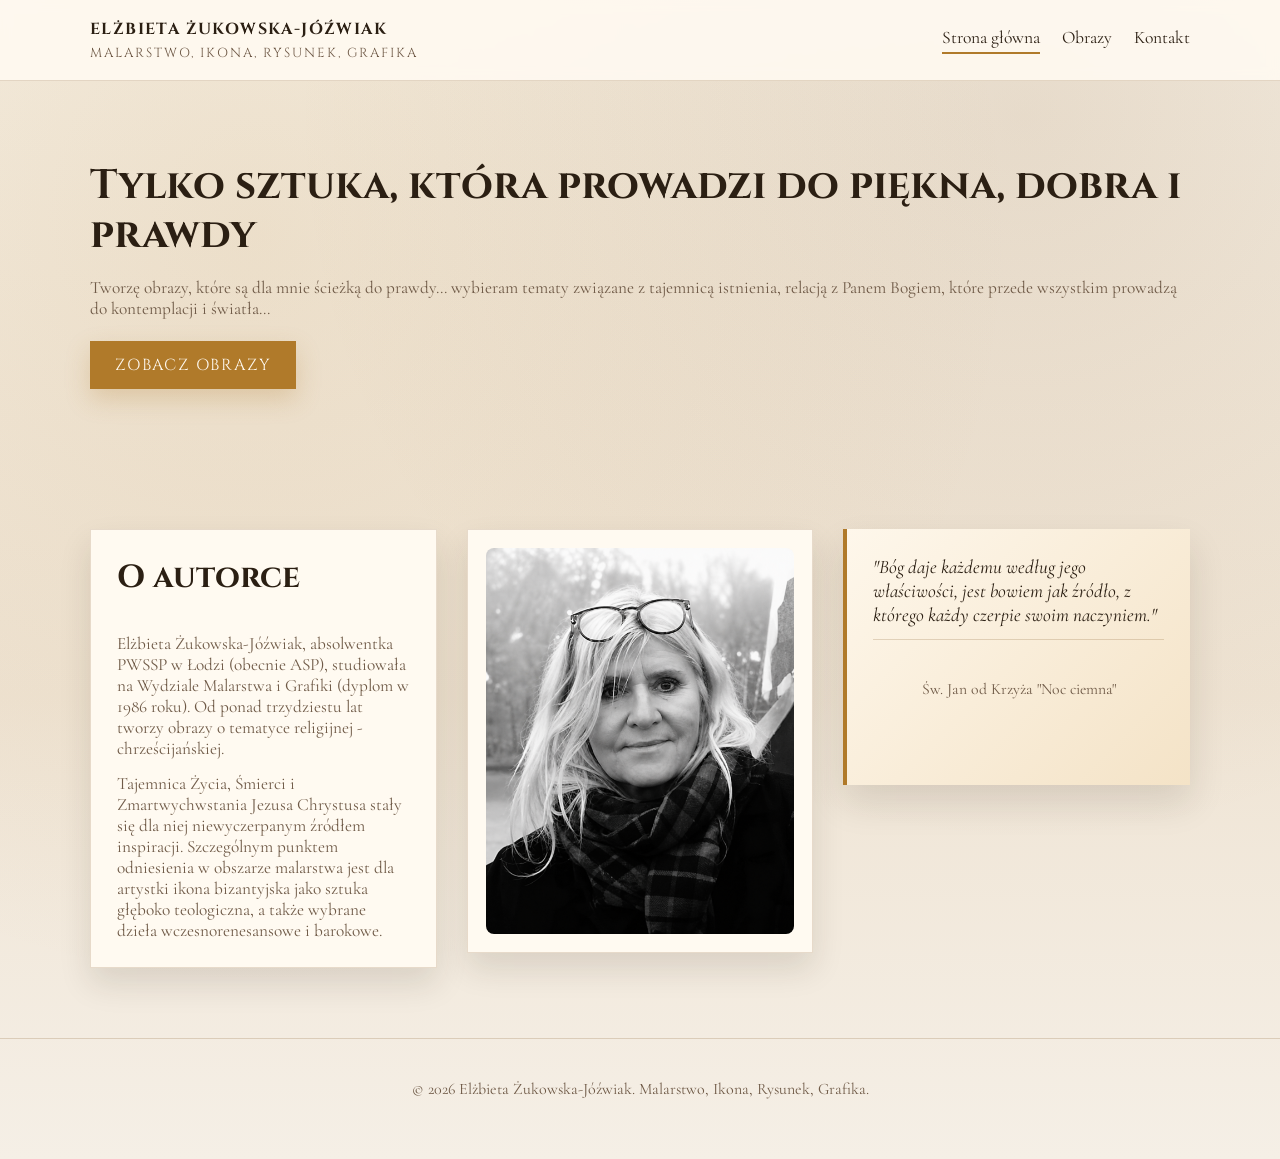
==== commit faeecb20: "fix 3" ====
--- a/index.html
+++ b/index.html
@@ -69,7 +69,7 @@
               "Bóg daje każdemu według jego właściwości, jest bowiem jak źródło,
               z którego każdy czerpie swoim naczyniem."
             </p>
-            <footer>Św. Jan od Krzyża, "Noc ciemna"</footer>
+            <footer>Św. Jan od Krzyża "Noc ciemna"</footer>
           </blockquote>
         </div>
       </section>
